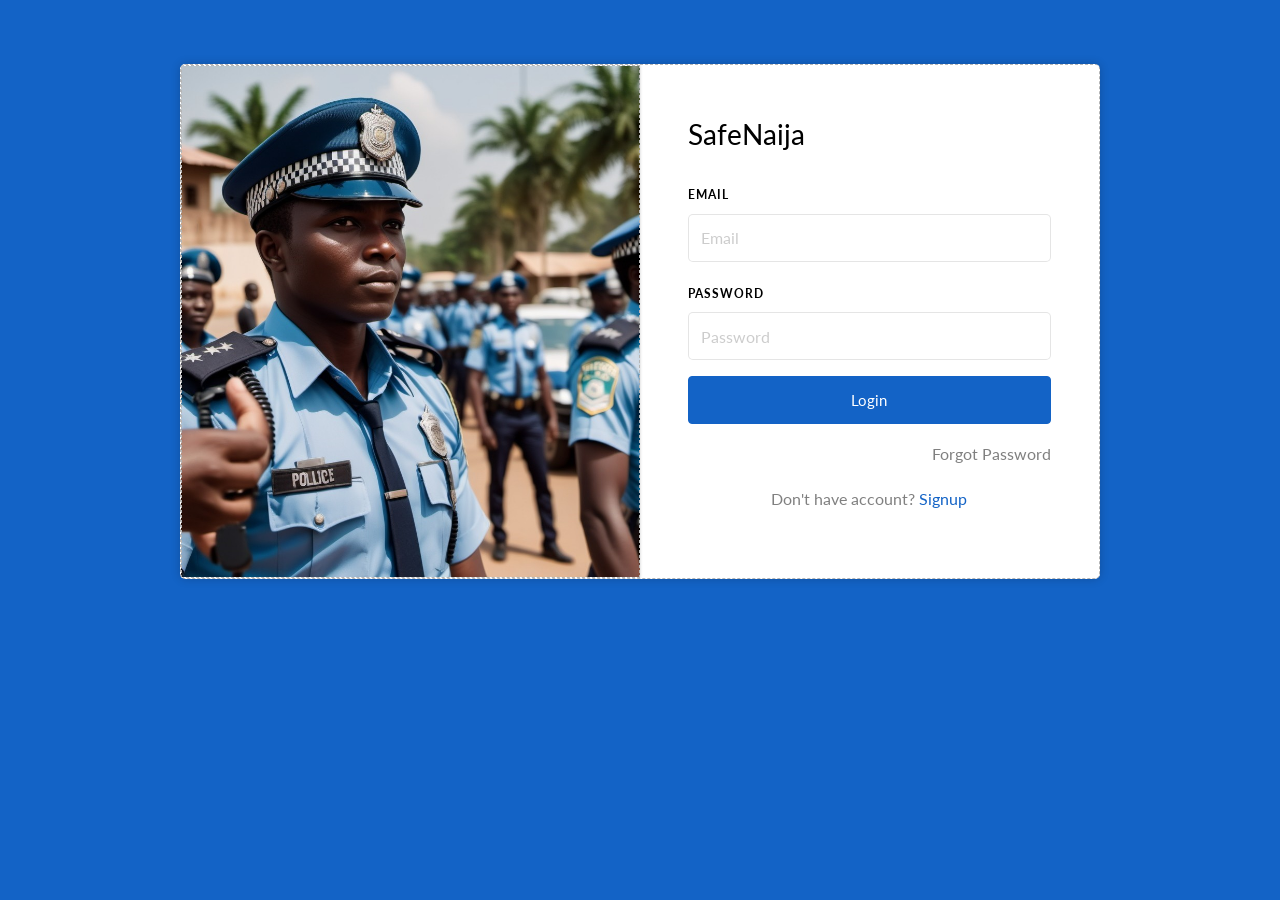
==== login/index.html @ f39eb66e "v1" ====
<!doctype html>
<html lang="en">
  <head>
  	<title>Login 04</title>
    <meta charset="utf-8">
    <meta name="viewport" content="width=device-width, initial-scale=1, shrink-to-fit=no">

	<link href="https://fonts.googleapis.com/css?family=Lato:300,400,700&display=swap" rel="stylesheet">

	<link rel="stylesheet" href="https://stackpath.bootstrapcdn.com/font-awesome/4.7.0/css/font-awesome.min.css">
	
	<link rel="stylesheet" href="css/style.css">

	</head>
	<body style="background: #1363c6;">
	<section class="ftco-section" style="margin-top: -3em;">
		<div class="container">
			<div class="row justify-content-center">

			</div>
			<div class="row justify-content-center">
				<div class="col-md-12 col-lg-10">
					<div class="wrap d-md-flex" style="box-shadow:0 0 10px rgba(0,0,0,.2); border: 1px dashed rgb(182, 182, 182);">
						<div class="img" style="background-image: url(images/bg-3.jpg); box-shadow:0 0 3px rgba(0,0,0,.2); border: 1px dashed rgb(182, 182, 182);">
			      </div>
						<div class="login-wrap p-4 p-md-5">
			      	<div class="d-flex">
			      		<div class="w-100">
			      			<h3 class="mb-4">SafeNaija</h3>
			      		</div>
								
			      	</div>
							<form action="#" class="signin-form">
			      		<div class="form-group mb-3">
			      			<label class="label" for="name">Email</label>
			      			<input type="email" class="form-control" placeholder="Email" required>
			      		</div>
		            <div class="form-group mb-3">
		            	<label class="label" for="password">Password</label>
		              <input type="password" class="form-control" placeholder="Password" required>
		            </div>
		            <div class="form-group">
		            	<button type="submit" class="form-control btn btn-primary rounded submit px-3">Login</button>
		            </div>
		            <div class="form-group d-md-flex">
		            	<div class="w-50 text-left">
			            	
									</div>
									<div class="w-50 text-md-right">
										<a href="#">Forgot Password</a>
									</div>
		            </div>
		          </form>
		          <p class="text-center">Don't have account? <a href="../signup/">Signup</a></p>
		        </div>
		      </div>
				</div>
			</div>
		</div>
	</section>

	<script src="js/jquery.min.js"></script>
  <script src="js/popper.js"></script>
  <script src="js/bootstrap.min.js"></script>
  <script src="js/main.js"></script>

	</body>
</html>
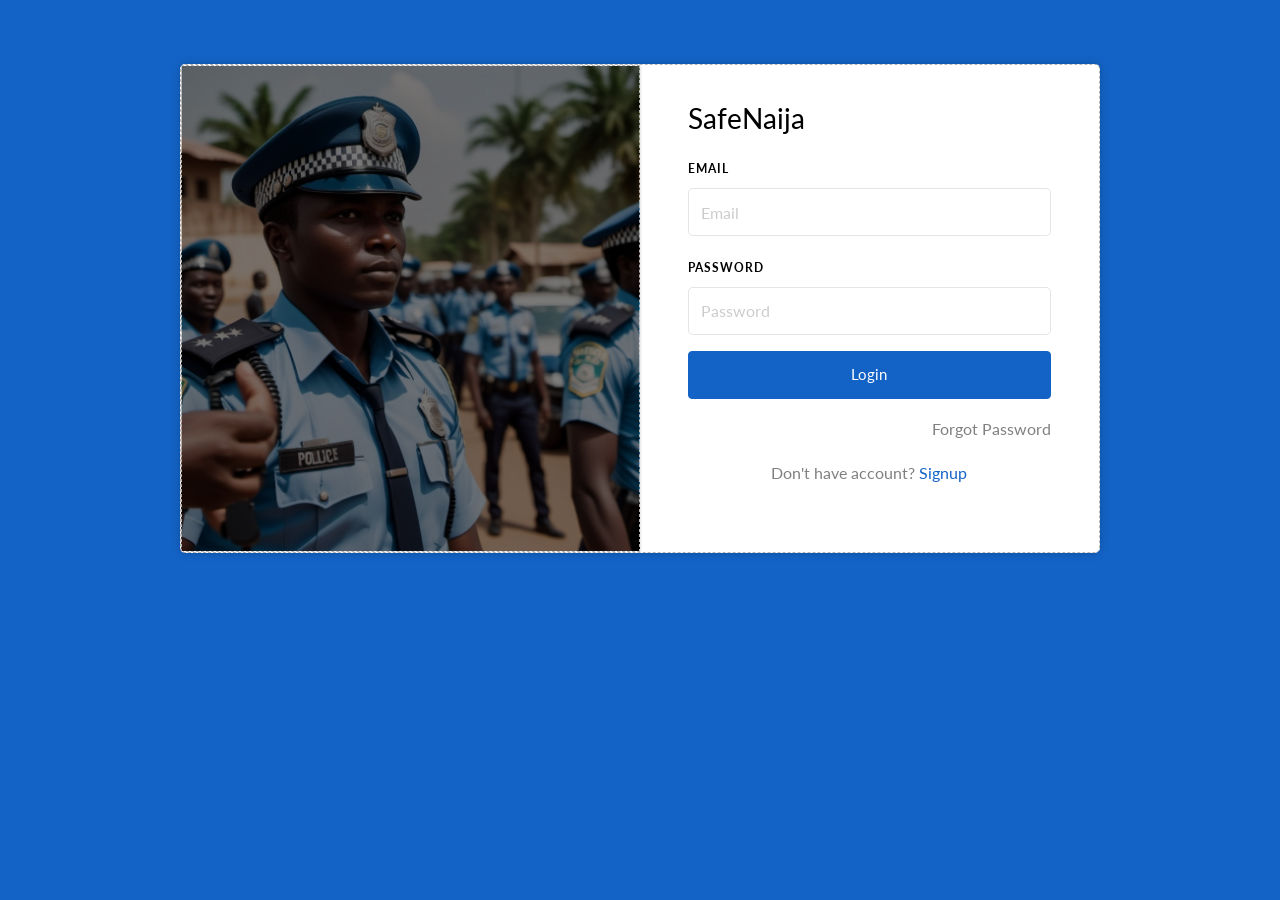
==== commit 81b7e998: "v1" ====
--- a/login/index.html
+++ b/login/index.html
@@ -1,7 +1,7 @@
 <!doctype html>
 <html lang="en">
   <head>
-  	<title>Login 04</title>
+  	<title>SafeNaija - Making Nigeria a better home</title>
     <meta charset="utf-8">
     <meta name="viewport" content="width=device-width, initial-scale=1, shrink-to-fit=no">
 
@@ -21,16 +21,18 @@
 			<div class="row justify-content-center">
 				<div class="col-md-12 col-lg-10">
 					<div class="wrap d-md-flex" style="box-shadow:0 0 10px rgba(0,0,0,.2); border: 1px dashed rgb(182, 182, 182);">
-						<div class="img" style="background-image: url(images/bg-3.jpg); box-shadow:0 0 3px rgba(0,0,0,.2); border: 1px dashed rgb(182, 182, 182);">
-			      </div>
+						<div class="img" style="position: relative; min-width:220px; background-image: url(images/bg-3.jpg); background-size: cover; background-position: center; box-shadow:0 0 3px rgba(0,0,0,.2); border: 1px dashed rgb(182, 182, 182);">
+							<!-- Black overlay with some transparency -->
+							<div style="position: absolute; top: 0; left: 0; width: 100%; height: 100%; background: rgba(0,0,0,0.5);"></div>
+			      	</div>
 						<div class="login-wrap p-4 p-md-5">
 			      	<div class="d-flex">
-			      		<div class="w-100">
+			      		<div class="w-100" style="margin-top: -1em;">
 			      			<h3 class="mb-4">SafeNaija</h3>
 			      		</div>
 								
 			      	</div>
-							<form action="#" class="signin-form">
+							<form action="#" class="signin-form" style="margin-top: -0.6em;">
 			      		<div class="form-group mb-3">
 			      			<label class="label" for="name">Email</label>
 			      			<input type="email" class="form-control" placeholder="Email" required>
